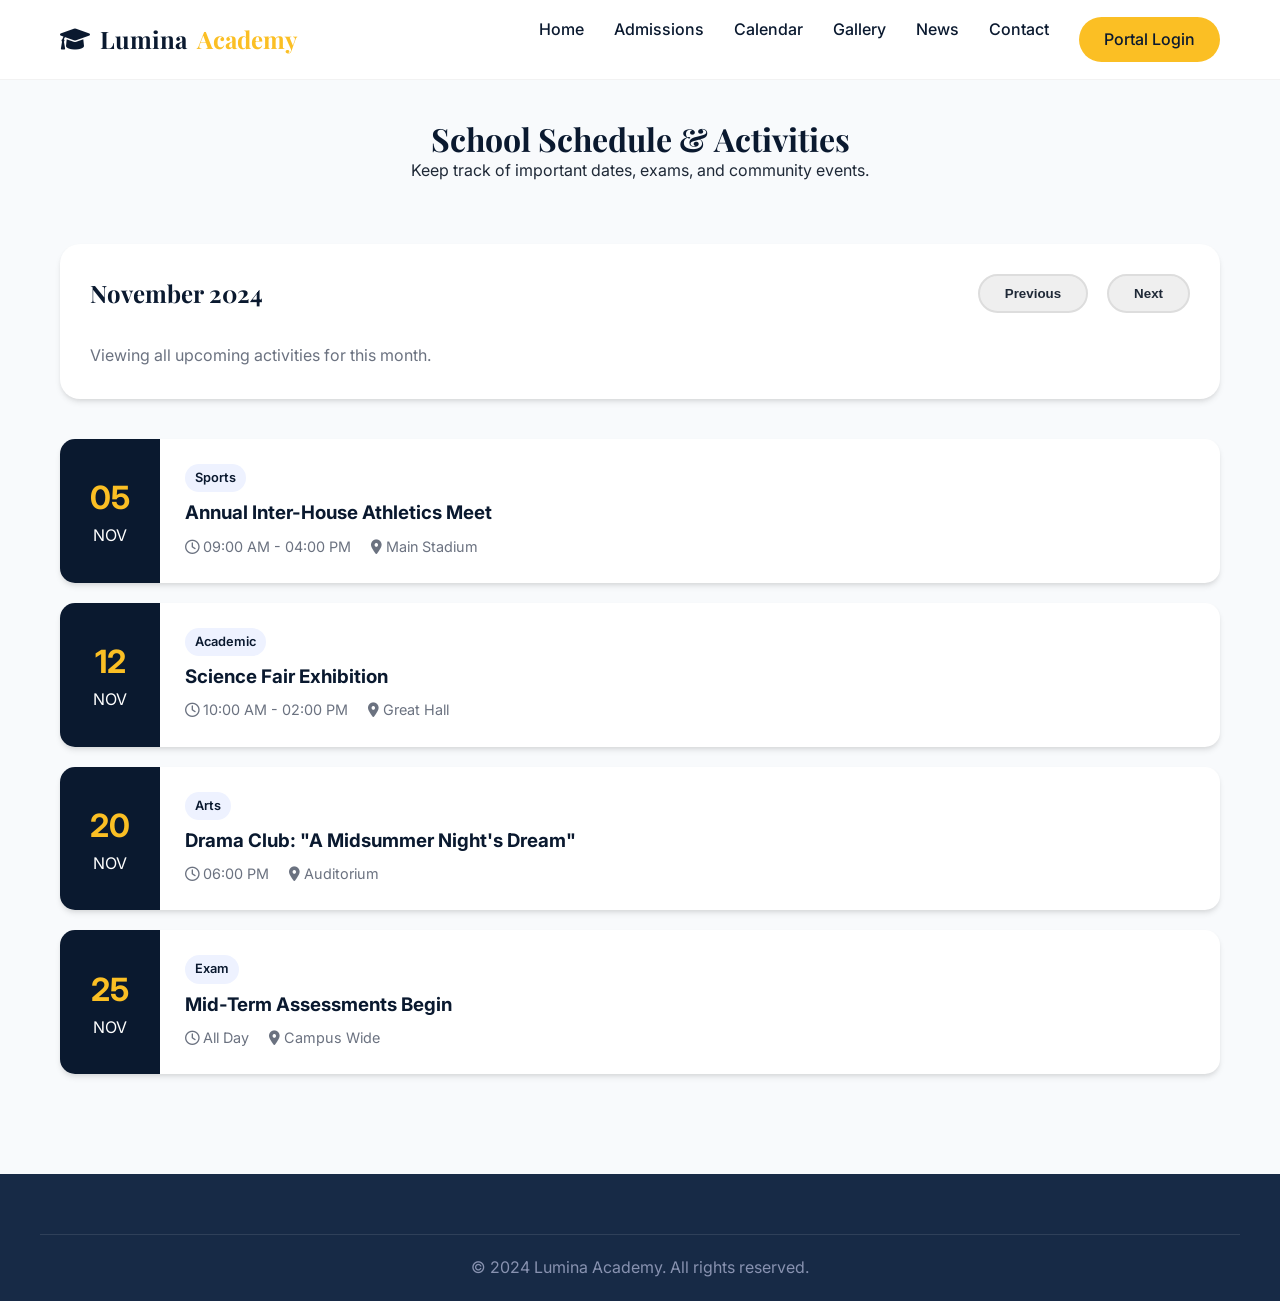
==== calendar.html @ 9e4272df "Add files via upload" ====
<!DOCTYPE html>
<html lang="en">

<head>
    <meta charset="UTF-8">
    <meta name="viewport" content="width=device-width, initial-scale=1.0">
    <title>Calendar - Lumina Academy</title>
    <link
        href="https://fonts.googleapis.com/css2?family=Inter:wght@400;500;600&family=Playfair Display:wght@600;700&display=swap"
        rel="stylesheet">
    <link rel="stylesheet" href="https://cdnjs.cloudflare.com/ajax/libs/font-awesome/6.0.0/css/all.min.css">
    <link rel="stylesheet" href="style.css">
    <style>
        .page-header {
            padding-top: 120px;
            padding-bottom: 60px;
            background: var(--bg-body);
            text-align: center;
        }

        .calendar-container {
            padding-bottom: 100px;
        }

        .month-view {
            background: var(--white);
            padding: 30px;
            border-radius: 20px;
            box-shadow: var(--shadow);
            margin-bottom: 40px;
        }

        .month-header {
            display: flex;
            justify-content: space-between;
            align-items: center;
            margin-bottom: 30px;
        }

        .events-list {
            display: grid;
            gap: 20px;
        }

        .event-card {
            display: flex;
            background: var(--white);
            border-radius: 15px;
            overflow: hidden;
            box-shadow: var(--shadow);
            transition: transform 0.3s;
        }

        .event-card:hover {
            transform: translateY(-5px);
        }

        .event-date {
            background: var(--primary);
            color: var(--white);
            padding: 20px;
            display: flex;
            flex-direction: column;
            align-items: center;
            justify-content: center;
            min-width: 100px;
        }

        .event-date .day {
            font-size: 2rem;
            font-weight: 700;
            color: var(--accent);
        }

        .event-details {
            padding: 25px;
            flex: 1;
        }

        .event-tag {
            display: inline-block;
            font-size: 0.8rem;
            padding: 4px 10px;
            background: #eef2ff;
            color: var(--primary);
            border-radius: 20px;
            margin-bottom: 10px;
            font-weight: 600;
        }

        .event-details h3 {
            margin-bottom: 10px;
            font-family: var(--font-body);
            /* More UI friendly */
        }

        .event-meta {
            display: flex;
            gap: 20px;
            color: var(--text-light);
            font-size: 0.9rem;
        }

        @media (max-width: 600px) {
            .event-card {
                flex-direction: column;
            }

            .event-date {
                flex-direction: row;
                gap: 10px;
                padding: 10px;
            }
        }
    </style>
</head>

<body>

    <header>
        <div class="container">
            <a href="index.html" class="logo">
                <i class="fas fa-graduation-cap"></i>
                Lumina <span>Academy</span>
            </a>
            <nav>
                <ul class="nav-links">
                    <li><a href="index.html">Home</a></li>
                    <li><a href="admissions.html">Admissions</a></li>
                    <li><a href="calendar.html">Calendar</a></li>
                    <li><a href="gallery.html">Gallery</a></li>
                    <li><a href="news.html">News</a></li>
                    <li><a href="contact.html">Contact</a></li>
                    <li><a href="login.html" class="btn-primary">Portal Login</a></li>
                </ul>
            </nav>
            <div class="mobile-toggle"><i class="fas fa-bars"></i></div>
        </div>
    </header>

    <div class="page-header">
        <div class="container">
            <h1>School Schedule & Activities</h1>
            <p>Keep track of important dates, exams, and community events.</p>
        </div>
    </div>

    <div class="container calendar-container">

        <div class="month-view">
            <div class="month-header">
                <h2>November 2024</h2>
                <div>
                    <button class="btn-outline" style="color: var(--text-main); border-color: #ddd;">Previous</button>
                    <button class="btn-outline" style="color: var(--text-main); border-color: #ddd;">Next</button>
                </div>
            </div>
            <!-- Simple Calendar Grid visual placeholder could go here, but list is more informative for mobile -->
            <p style="color: var(--text-light);">Viewing all upcoming activities for this month.</p>
        </div>

        <div class="events-list">

            <div class="event-card">
                <div class="event-date">
                    <span class="day">05</span>
                    <span class="month">NOV</span>
                </div>
                <div class="event-details">
                    <span class="event-tag">Sports</span>
                    <h3>Annual Inter-House Athletics Meet</h3>
                    <div class="event-meta">
                        <span><i class="far fa-clock"></i> 09:00 AM - 04:00 PM</span>
                        <span><i class="fas fa-map-marker-alt"></i> Main Stadium</span>
                    </div>
                </div>
            </div>

            <div class="event-card">
                <div class="event-date">
                    <span class="day">12</span>
                    <span class="month">NOV</span>
                </div>
                <div class="event-details">
                    <span class="event-tag">Academic</span>
                    <h3>Science Fair Exhibition</h3>
                    <div class="event-meta">
                        <span><i class="far fa-clock"></i> 10:00 AM - 02:00 PM</span>
                        <span><i class="fas fa-map-marker-alt"></i> Great Hall</span>
                    </div>
                </div>
            </div>

            <div class="event-card">
                <div class="event-date">
                    <span class="day">20</span>
                    <span class="month">NOV</span>
                </div>
                <div class="event-details">
                    <span class="event-tag">Arts</span>
                    <h3>Drama Club: "A Midsummer Night's Dream"</h3>
                    <div class="event-meta">
                        <span><i class="far fa-clock"></i> 06:00 PM</span>
                        <span><i class="fas fa-map-marker-alt"></i> Auditorium</span>
                    </div>
                </div>
            </div>

            <div class="event-card">
                <div class="event-date">
                    <span class="day">25</span>
                    <span class="month">NOV</span>
                </div>
                <div class="event-details">
                    <span class="event-tag">Exam</span>
                    <h3>Mid-Term Assessments Begin</h3>
                    <div class="event-meta">
                        <span><i class="far fa-clock"></i> All Day</span>
                        <span><i class="fas fa-map-marker-alt"></i> Campus Wide</span>
                    </div>
                </div>
            </div>

        </div>
    </div>

    <footer>
        <div class="container copyright">
            <p>&copy; 2024 Lumina Academy. All rights reserved.</p>
        </div>
    </footer>

    <script src="script.js"></script>
</body>

</html>
---- style.css ----
:root {
    /* Color Palette */
    --primary: #0a192f;
    --primary-light: #172a46;
    --accent: #fbbf24;
    --accent-hover: #d97706;
    --text-main: #1f2937;
    --text-light: #6b7280;
    --bg-body: #f8fafc;
    --white: #ffffff;
    --glass: rgba(255, 255, 255, 0.9);
    --shadow: 0 4px 6px -1px rgba(0, 0, 0, 0.1), 0 2px 4px -1px rgba(0, 0, 0, 0.06);
    --shadow-lg: 0 10px 15px -3px rgba(0, 0, 0, 0.1), 0 4px 6px -2px rgba(0, 0, 0, 0.05);

    /* Typography */
    --font-heading: 'Playfair Display', serif;
    --font-body: 'Inter', sans-serif;
    
    /* Spacing */
    --container: 1200px;
    --header-height: 80px;
}

/* Reset & Base */
* {
    margin: 0;
    padding: 0;
    box-sizing: border-box;
}

body {
    font-family: var(--font-body);
    color: var(--text-main);
    background-color: var(--bg-body);
    line-height: 1.6;
    overflow-x: hidden;
}

h1, h2, h3, h4, h5, h6 {
    font-family: var(--font-heading);
    color: var(--primary);
    line-height: 1.2;
}

a {
    text-decoration: none;
    color: inherit;
    transition: color 0.3s ease;
}

ul {
    list-style: none;
}

img {
    max-width: 100%;
    display: block;
}

.container {
    max-width: var(--container);
    margin: 0 auto;
    padding: 0 20px;
}

/* Header */
header {
    background: var(--glass);
    backdrop-filter: blur(10px);
    position: fixed;
    top: 0;
    width: 100%;
    height: var(--header-height);
    z-index: 1000;
    border-bottom: 1px solid rgba(0,0,0,0.05);
    display: flex;
    align-items: center;
}

header .container {
    display: flex;
    justify-content: space-between;
    align-items: center;
    width: 100%;
}

.logo {
    font-family: var(--font-heading);
    font-size: 1.5rem;
    font-weight: 700;
    color: var(--primary);
    display: flex;
    align-items: center;
    gap: 10px;
}

.logo span {
    color: var(--accent);
}

.nav-links {
    display: flex;
    gap: 30px;
}

.nav-links a {
    font-weight: 500;
    color: var(--primary);
    position: relative;
}

.nav-links a::after {
    content: '';
    position: absolute;
    width: 0;
    height: 2px;
    bottom: -5px;
    left: 0;
    background-color: var(--accent);
    transition: width 0.3s;
}

.nav-links a:hover::after {
    width: 100%;
}

.btn-primary {
    background-color: var(--accent);
    color: var(--primary);
    padding: 10px 25px;
    border-radius: 50px;
    font-weight: 600;
    transition: transform 0.2s, background-color 0.2s;
    display: inline-block;
}

.btn-primary:hover {
    background-color: var(--accent-hover);
    color: var(--white);
    transform: translateY(-2px);
}

.mobile-toggle {
    display: none;
    font-size: 1.5rem;
    cursor: pointer;
    color: var(--primary);
}

/* Hero Section */
.hero {
    height: 100vh;
    background: linear-gradient(rgba(10, 25, 47, 0.8), rgba(10, 25, 47, 0.6)), url('https://images.unsplash.com/photo-1523050854058-8df90110c9f1?ixlib=rb-4.0.3&auto=format&fit=crop&w=1920&q=80') no-repeat center center/cover;
    display: flex;
    align-items: center;
    text-align: center;
    padding-top: var(--header-height);
    color: var(--white);
}

.hero-content {
    max-width: 800px;
    margin: 0 auto;
}

.hero h1 {
    font-size: 4rem;
    color: var(--white);
    margin-bottom: 20px;
    opacity: 0;
    animation: fadeInUp 1s forwards 0.5s;
}

.hero p {
    font-size: 1.25rem;
    margin-bottom: 40px;
    opacity: 0.9;
    opacity: 0;
    animation: fadeInUp 1s forwards 0.8s;
}

.hero-btns {
    opacity: 0;
    animation: fadeInUp 1s forwards 1.1s;
}

.btn-outline {
    border: 2px solid var(--white);
    color: var(--white);
    padding: 10px 25px;
    border-radius: 50px;
    font-weight: 600;
    margin-left: 15px;
    transition: all 0.3s;
}

.btn-outline:hover {
    background-color: var(--white);
    color: var(--primary);
}

/* About / Stats */
.stats {
    padding: 80px 0;
    background-color: var(--white);
}

.stats-grid {
    display: grid;
    grid-template-columns: repeat(auto-fit, minmax(200px, 1fr));
    gap: 30px;
    text-align: center;
}

.stat-item h3 {
    font-size: 3rem;
    color: var(--accent);
    margin-bottom: 10px;
}

.stat-item p {
    font-weight: 600;
    color: var(--text-light);
}

.about {
    padding: 100px 0;
    background-color: var(--bg-body);
}

.about-grid {
    display: grid;
    grid-template-columns: 1fr 1fr;
    gap: 60px;
    align-items: center;
}

.about-img {
    border-radius: 20px;
    overflow: hidden;
    box-shadow: var(--shadow-lg);
    position: relative;
}

.about-content h2 {
    font-size: 2.5rem;
    margin-bottom: 20px;
}

.about-content p {
    margin-bottom: 20px;
    color: var(--text-light);
}

/* Programs */
.programs {
    padding: 100px 0;
    background-color: var(--white);
}

.section-header {
    text-align: center;
    margin-bottom: 60px;
}

.section-header h2 {
    font-size: 2.5rem;
    margin-bottom: 15px;
}

.programs-grid {
    display: grid;
    grid-template-columns: repeat(auto-fit, minmax(300px, 1fr));
    gap: 30px;
}

.program-card {
    background: var(--bg-body);
    border-radius: 15px;
    overflow: hidden;
    transition: transform 0.3s, box-shadow 0.3s;
    box-shadow: var(--shadow);
}

.program-card:hover {
    transform: translateY(-10px);
    box-shadow: var(--shadow-lg);
}

.program-img {
    height: 200px;
    background-color: #ddd; /* Fallback */
    overflow: hidden;
}

.program-img img {
    width: 100%;
    height: 100%;
    object-fit: cover;
    transition: transform 0.5s;
}

.program-card:hover .program-img img {
    transform: scale(1.1);
}

.program-info {
    padding: 25px;
}

.program-info h3 {
    margin-bottom: 10px;
    font-size: 1.5rem;
}

/* Features (Login, etc previews) */
.features-preview {
    padding: 100px 0;
    background-color: var(--primary);
    color: var(--white);
    text-align: center;
}

.features-preview h2 {
    color: var(--white);
    margin-bottom: 50px;
}

.features-grid {
    display: grid;
    grid-template-columns: repeat(auto-fit, minmax(250px, 1fr));
    gap: 30px;
}

.feature-box {
    background: rgba(255,255,255,0.1);
    padding: 40px;
    border-radius: 20px;
    backdrop-filter: blur(5px);
    transition: transform 0.3s;
}

.feature-box:hover {
    transform: translateY(-5px);
    background: rgba(255,255,255,0.15);
}

.feature-box i {
    font-size: 3rem;
    color: var(--accent);
    margin-bottom: 20px;
}

.feature-box h3 {
    color: var(--white);
    margin-bottom: 15px;
}

/* Footer */
footer {
    background-color: var(--primary-light);
    color: white;
    padding: 60px 0 20px;
}

.footer-grid {
    display: grid;
    grid-template-columns: repeat(auto-fit, minmax(200px, 1fr));
    gap: 40px;
    margin-bottom: 40px;
}

.footer-col h4 {
    color: var(--accent);
    margin-bottom: 20px;
    font-size: 1.2rem;
}

.footer-col ul li {
    margin-bottom: 10px;
}

.footer-col ul li a {
    color: #ccc;
}

.footer-col ul li a:hover {
    color: var(--white);
}

.copyright {
    text-align: center;
    padding-top: 20px;
    border-top: 1px solid rgba(255,255,255,0.1);
    color: #8892b0;
}

/* Animations */
@keyframes fadeInUp {
    to {
        opacity: 1;
        transform: translateY(0);
    }
    from {
        opacity: 0;
        transform: translateY(20px);
    }
}

/* Mobile Responsive */
@media (max-width: 768px) {
    .nav-links {
        position: fixed;
        top: var(--header-height);
        right: -100%;
        background-color: var(--white);
        height: calc(100vh - var(--header-height));
        width: 80%;
        flex-direction: column;
        align-items: center;
        justify-content: center;
        transition: right 0.3s ease;
        box-shadow: -5px 0 10px rgba(0,0,0,0.1);
    }

    .nav-links.active {
        right: 0;
    }

    .mobile-toggle {
        display: block;
    }

    .hero h1 {
        font-size: 2.5rem;
    }
    
    .about-grid {
        grid-template-columns: 1fr;
    }
}
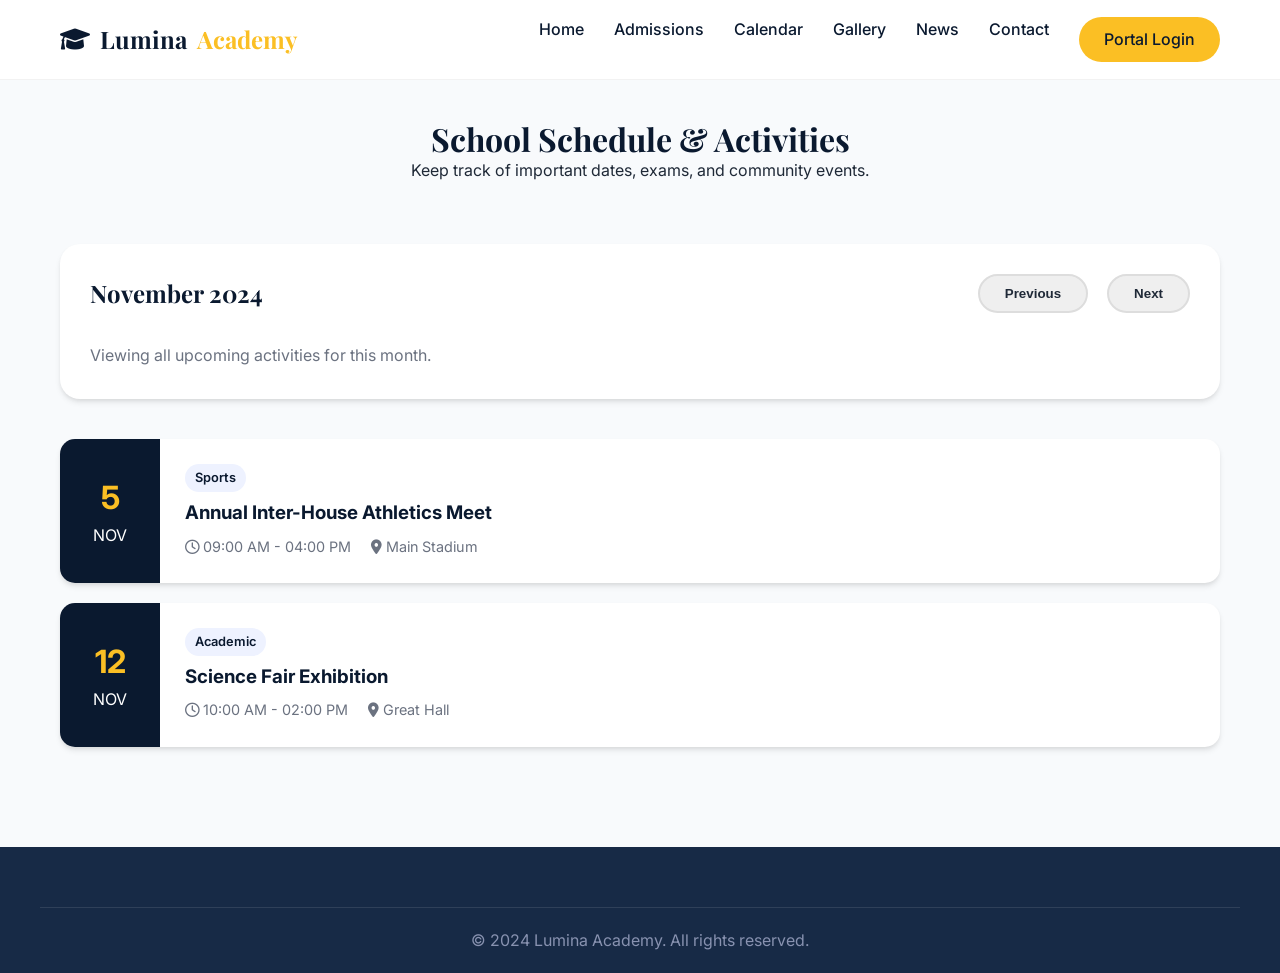
==== commit a54b3044: "Add files via upload" ====
--- a/calendar.html
+++ b/calendar.html
@@ -159,68 +159,8 @@
             <p style="color: var(--text-light);">Viewing all upcoming activities for this month.</p>
         </div>
 
-        <div class="events-list">
-
-            <div class="event-card">
-                <div class="event-date">
-                    <span class="day">05</span>
-                    <span class="month">NOV</span>
-                </div>
-                <div class="event-details">
-                    <span class="event-tag">Sports</span>
-                    <h3>Annual Inter-House Athletics Meet</h3>
-                    <div class="event-meta">
-                        <span><i class="far fa-clock"></i> 09:00 AM - 04:00 PM</span>
-                        <span><i class="fas fa-map-marker-alt"></i> Main Stadium</span>
-                    </div>
-                </div>
-            </div>
-
-            <div class="event-card">
-                <div class="event-date">
-                    <span class="day">12</span>
-                    <span class="month">NOV</span>
-                </div>
-                <div class="event-details">
-                    <span class="event-tag">Academic</span>
-                    <h3>Science Fair Exhibition</h3>
-                    <div class="event-meta">
-                        <span><i class="far fa-clock"></i> 10:00 AM - 02:00 PM</span>
-                        <span><i class="fas fa-map-marker-alt"></i> Great Hall</span>
-                    </div>
-                </div>
-            </div>
-
-            <div class="event-card">
-                <div class="event-date">
-                    <span class="day">20</span>
-                    <span class="month">NOV</span>
-                </div>
-                <div class="event-details">
-                    <span class="event-tag">Arts</span>
-                    <h3>Drama Club: "A Midsummer Night's Dream"</h3>
-                    <div class="event-meta">
-                        <span><i class="far fa-clock"></i> 06:00 PM</span>
-                        <span><i class="fas fa-map-marker-alt"></i> Auditorium</span>
-                    </div>
-                </div>
-            </div>
-
-            <div class="event-card">
-                <div class="event-date">
-                    <span class="day">25</span>
-                    <span class="month">NOV</span>
-                </div>
-                <div class="event-details">
-                    <span class="event-tag">Exam</span>
-                    <h3>Mid-Term Assessments Begin</h3>
-                    <div class="event-meta">
-                        <span><i class="far fa-clock"></i> All Day</span>
-                        <span><i class="fas fa-map-marker-alt"></i> Campus Wide</span>
-                    </div>
-                </div>
-            </div>
-
+        <div class="events-list" id="events-container">
+            <!-- Events will be loaded here dynamically -->
         </div>
     </div>
 
@@ -230,7 +170,37 @@
         </div>
     </footer>
 
+    <script src="mock-db.js"></script>
     <script src="script.js"></script>
+    <script>
+        // Load events
+        const container = document.getElementById('events-container');
+        const events = DB.getEvents();
+
+        if (events.length === 0) {
+            container.innerHTML = '<p>No upcoming events.</p>';
+        } else {
+            events.sort((a, b) => a.day - b.day).forEach(evt => {
+                const card = document.createElement('div');
+                card.className = 'event-card';
+                card.innerHTML = `
+                    <div class="event-date">
+                        <span class="day">${evt.day}</span>
+                        <span class="month">${evt.month}</span>
+                    </div>
+                    <div class="event-details">
+                        <span class="event-tag">${evt.tag}</span>
+                        <h3>${evt.title}</h3>
+                        <div class="event-meta">
+                            <span><i class="far fa-clock"></i> ${evt.time}</span>
+                            <span><i class="fas fa-map-marker-alt"></i> ${evt.location}</span>
+                        </div>
+                    </div>
+                `;
+                container.appendChild(card);
+            });
+        }
+    </script>
 </body>
 
 </html>
